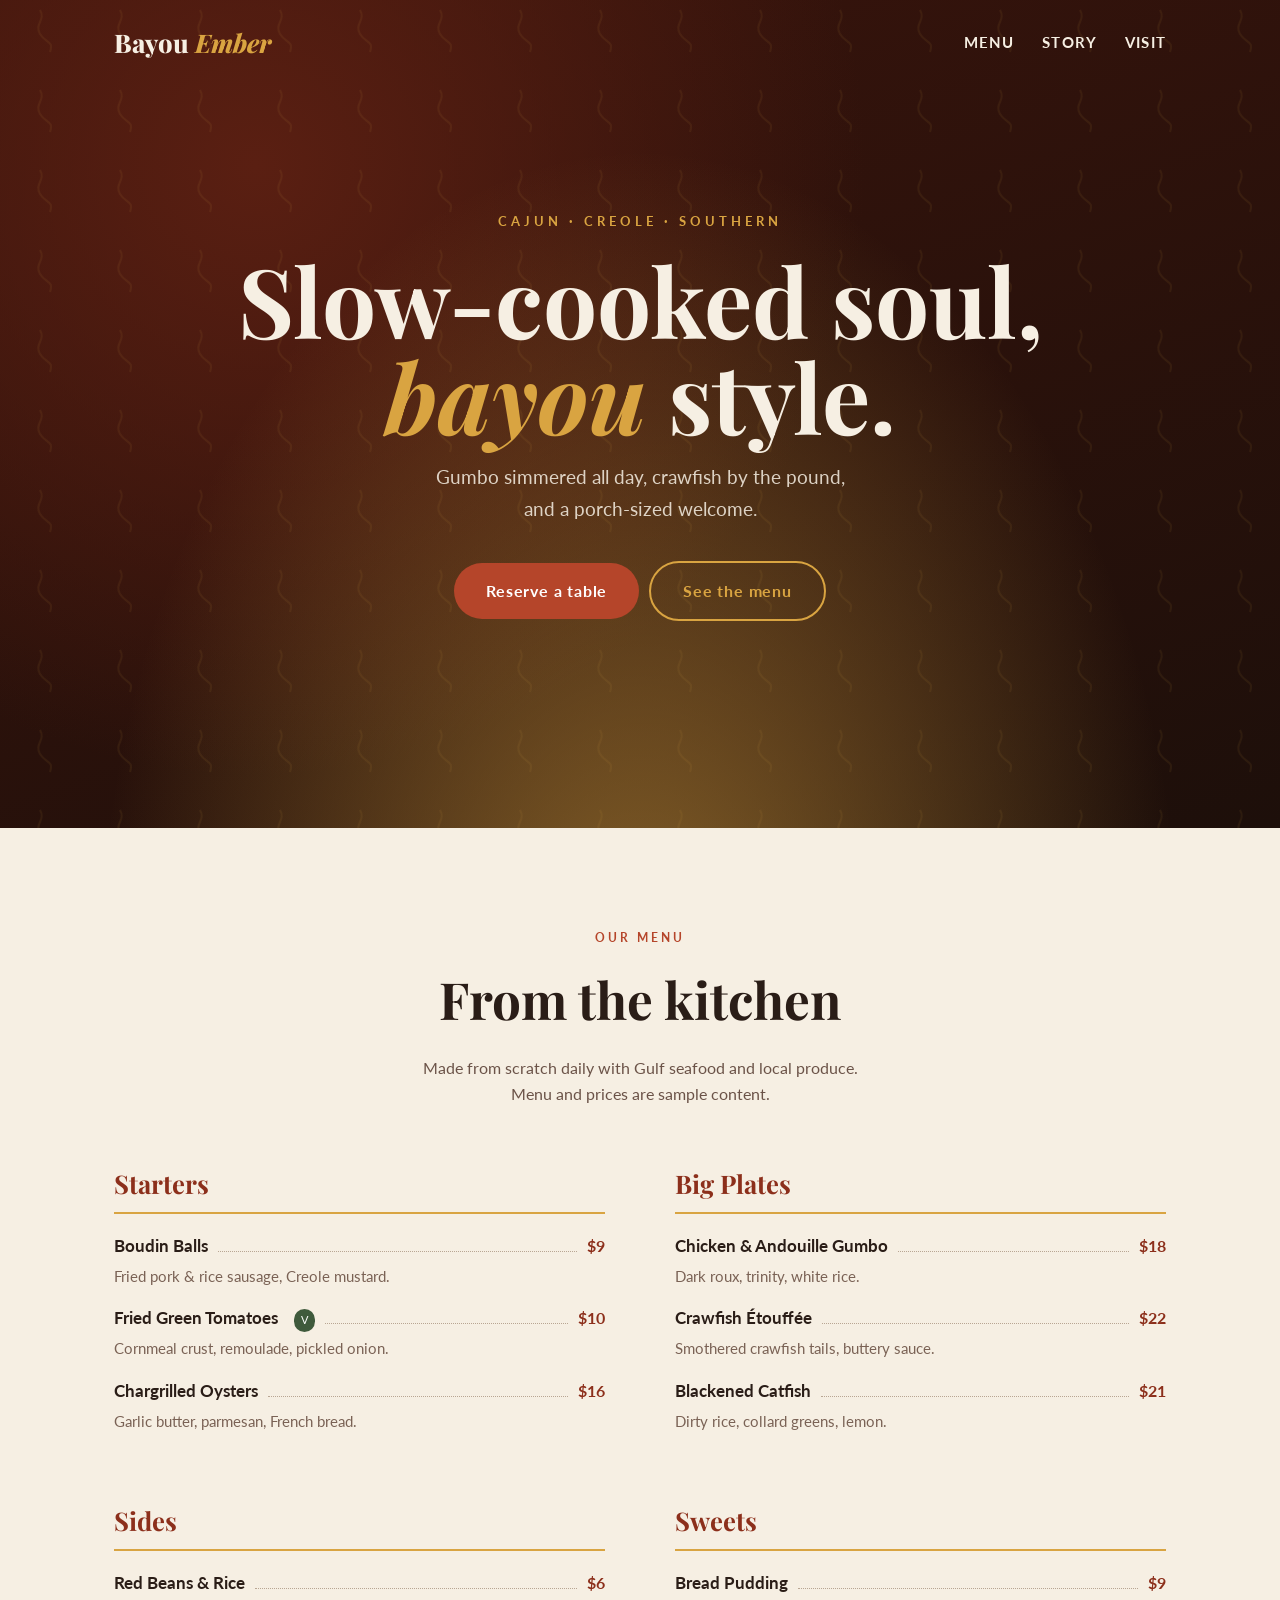
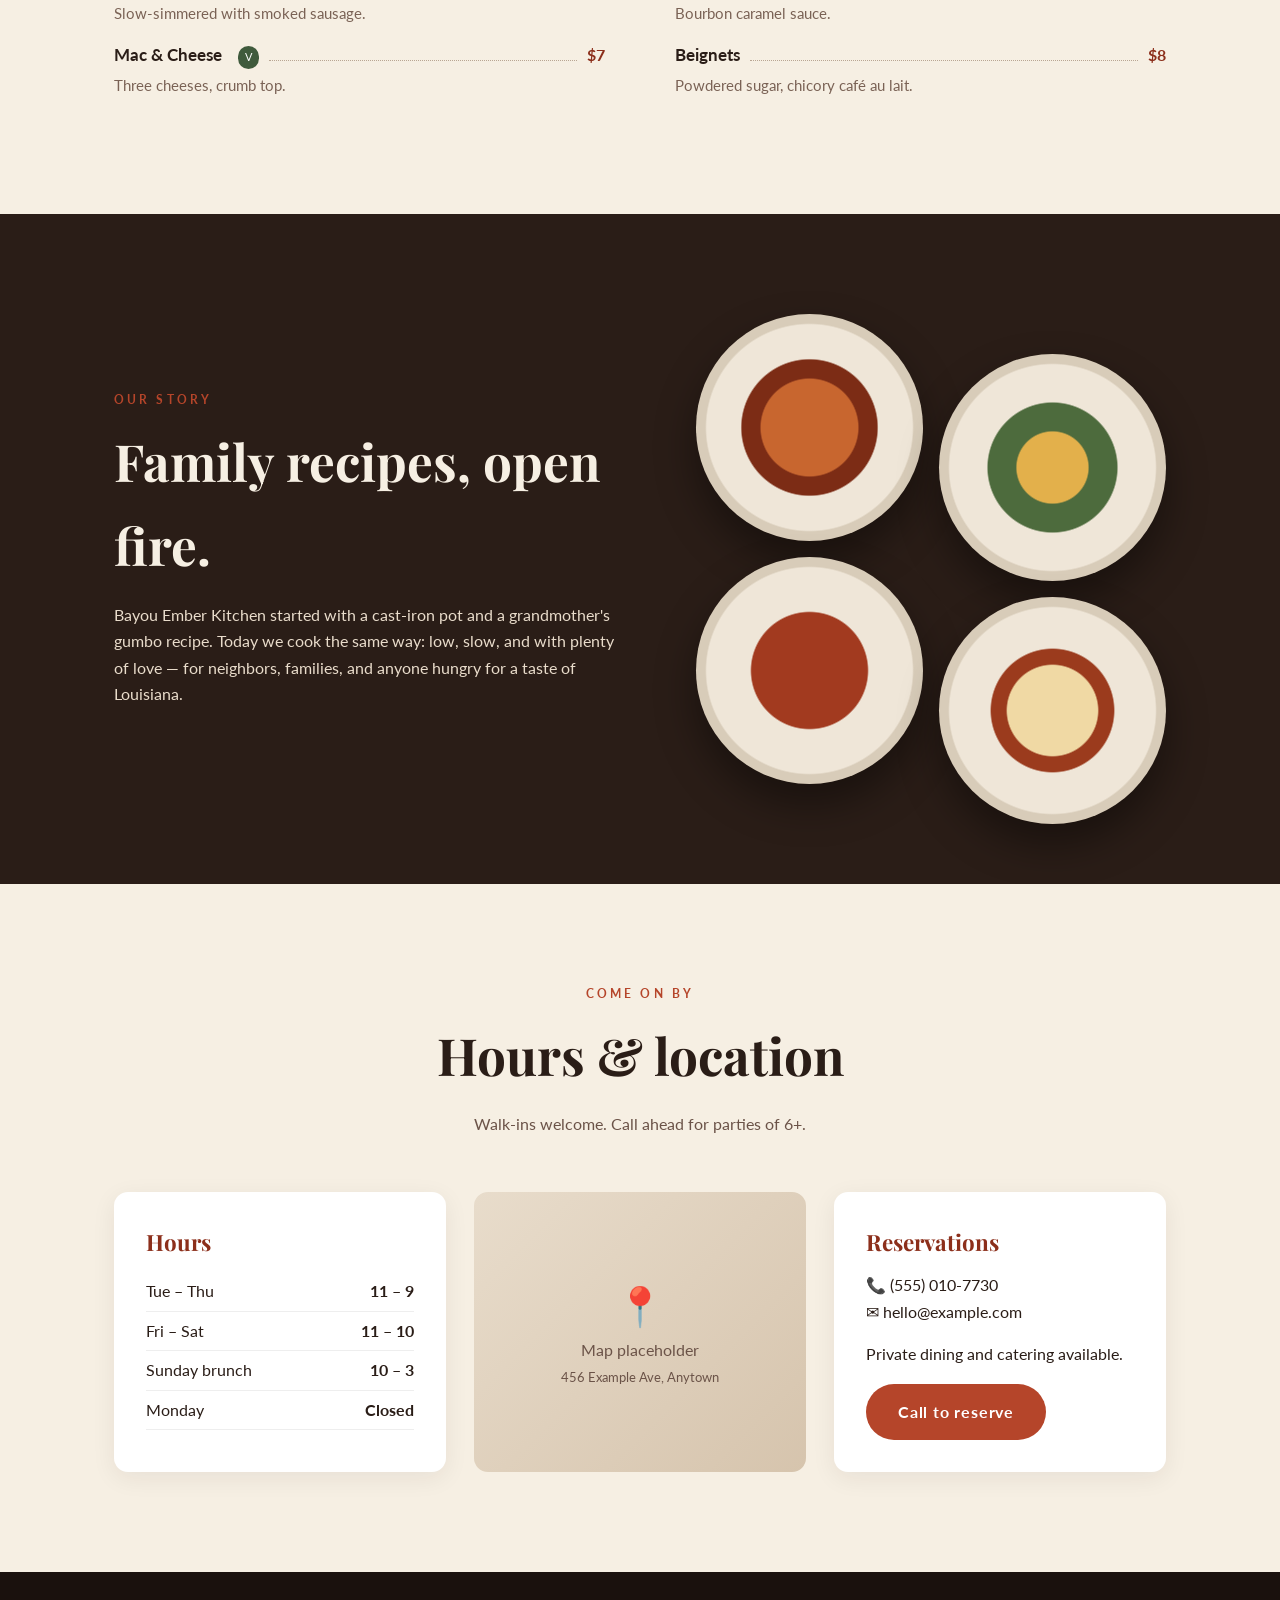
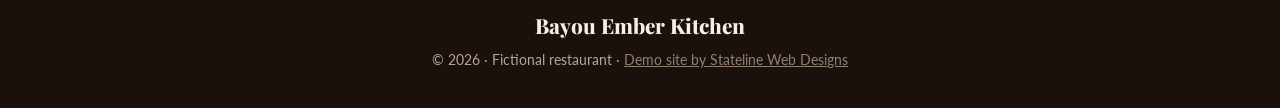
==== samples/restaurant/index.html @ 13796e99 "Add three demo sample sites and showcase them on homepage" ====
<!doctype html><html lang="en"><head><meta charset="utf-8"><meta name="viewport" content="width=device-width,initial-scale=1">
<title>Bayou Ember Kitchen — Cajun &amp; Southern (demo)</title>
<link rel="preconnect" href="https://fonts.googleapis.com"><link rel="preconnect" href="https://fonts.gstatic.com" crossorigin>
<link href="https://fonts.googleapis.com/css2?family=Playfair+Display:ital,wght@0,600;0,800;1,600&family=Lato:wght@400;700&display=swap" rel="stylesheet">
<style>
:root{--r:#8c2f1b;--r2:#b5452a;--c:#f6efe3;--k:#2a1d17;--gr:#3f5a3c;--gold:#d9a441}
*{box-sizing:border-box;margin:0}body{font-family:Lato,sans-serif;color:var(--k);background:var(--c);line-height:1.65}
h1,h2,h3,.logo{font-family:"Playfair Display",serif}.w{max-width:1100px;margin:auto;padding:0 24px}a{color:inherit}
header{position:absolute;top:0;left:0;right:0;z-index:5;color:var(--c)}header .w{display:flex;justify-content:space-between;align-items:center;height:84px}
.logo{font-size:1.6rem;font-weight:800}.logo i{color:var(--gold)}nav a{margin-left:28px;text-decoration:none;font-weight:700;font-size:.92rem;letter-spacing:.08em;text-transform:uppercase}
.hero{min-height:92vh;display:grid;place-items:center;text-align:center;color:var(--c);background:radial-gradient(ellipse at 50% 120%,rgba(217,164,65,.55),transparent 60%),radial-gradient(circle at 20% 20%,#5a1f12,transparent 50%),linear-gradient(160deg,#3a140c,#1d0f0a);position:relative;overflow:hidden}
.hero:after{content:"";position:absolute;inset:0;background:url("data:image/svg+xml,%3Csvg xmlns='http://www.w3.org/2000/svg' width='80' height='80'%3E%3Cpath d='M40 10c6 10-6 14 0 24s14 6 10 18' fill='none' stroke='%23d9a441' stroke-opacity='.08' stroke-width='2'/%3E%3C/svg%3E")}
.hero>div{position:relative;z-index:1}.hero small{letter-spacing:.3em;text-transform:uppercase;color:var(--gold);font-weight:700}
.hero h1{font-size:clamp(3rem,8vw,6rem);line-height:1;margin:18px 0}.hero h1 em{color:var(--gold)}.hero p{font-size:1.2rem;max-width:40ch;margin:0 auto 36px;opacity:.85}
.btn{display:inline-block;background:var(--r2);color:#fff;padding:15px 32px;border-radius:999px;text-decoration:none;font-weight:700;letter-spacing:.05em}.btn.g{background:none;border:2px solid var(--gold);color:var(--gold);margin-left:10px}
section{padding:100px 0}.k{color:var(--r2);font-weight:700;letter-spacing:.25em;text-transform:uppercase;font-size:.78rem;text-align:center}
h2{font-size:clamp(2.2rem,4.5vw,3.2rem);text-align:center;margin:8px 0 14px}.sub{text-align:center;max-width:52ch;margin:0 auto 54px;color:#6b5348}
.tabs{display:grid;grid-template-columns:repeat(2,1fr);gap:50px 70px}.cat h3{font-size:1.6rem;color:var(--r);border-bottom:2px solid var(--gold);padding-bottom:8px;margin-bottom:18px}
.it{display:flex;align-items:baseline;gap:10px;margin-bottom:16px}.it b{font-size:1.06rem}.it .dot{flex:1;border-bottom:1px dotted #b9a693}.it .p{font-weight:700;color:var(--r)}.it+p,.d{font-size:.92rem;color:#7a6255;margin:-12px 0 16px}
.tag{font-size:.7rem;background:var(--gr);color:#fff;padding:2px 7px;border-radius:99px;vertical-align:middle;margin-left:6px}
.ab{background:var(--k);color:#e9dccb}.ab .w{display:grid;grid-template-columns:1.1fr 1fr;gap:64px;align-items:center}.ab h2,.ab .k{text-align:left}.ab h2{color:var(--c)}
.plates{display:grid;grid-template-columns:1fr 1fr;gap:16px}.plates div{aspect-ratio:1;border-radius:50%;background:radial-gradient(circle,#c8662f 0 30%,#7c2c15 31% 42%,#efe6d8 43% 64%,#d8ccb9 65%);box-shadow:0 20px 40px rgba(0,0,0,.4)}
.plates div:nth-child(2){background:radial-gradient(circle,#e3b04b 0 22%,#4d6b3d 23% 40%,#efe6d8 41% 64%,#d8ccb9 65%);transform:translateY(40px)}
.plates div:nth-child(3){background:radial-gradient(circle,#a23a1f 0 36%,#efe6d8 37% 64%,#d8ccb9 65%)}.plates div:nth-child(4){background:radial-gradient(circle,#f0d9a4 0 28%,#9b3b1d 29% 38%,#efe6d8 39% 64%,#d8ccb9 65%);transform:translateY(40px)}
.vi{display:grid;grid-template-columns:1fr 1fr 1fr;gap:28px}.box{background:#fff;border-radius:14px;padding:32px;box-shadow:0 6px 24px rgba(42,29,23,.07)}.box h3{color:var(--r);margin-bottom:12px;font-size:1.4rem}
.hr{display:flex;justify-content:space-between;padding:6px 0;border-bottom:1px solid #eee}
.map{border-radius:14px;min-height:260px;background:linear-gradient(135deg,#e8dccb,#d6c4ad);display:grid;place-items:center;text-align:center;color:#6b5348}.map b{font-size:2.4rem;display:block}
footer{background:#1a110d;color:#b8a493;padding:36px 0;text-align:center;font-size:.9rem}footer .logo{color:var(--c);font-size:1.3rem;margin-bottom:6px}footer a{opacity:.75}
@media(max-width:860px){nav{display:none}.tabs,.ab .w,.vi{grid-template-columns:1fr}.btn.g{margin:12px 0 0}}
</style></head><body>
<header><div class="w"><div class="logo">Bayou <i>Ember</i></div><nav><a href="#menu">Menu</a><a href="#about">Story</a><a href="#visit">Visit</a></nav></div></header>
<main><section class="hero"><div class="w"><small>Cajun · Creole · Southern</small><h1>Slow-cooked soul, <em>bayou</em> style.</h1><p>Gumbo simmered all day, crawfish by the pound, and a porch-sized welcome.</p><a href="#visit" class="btn">Reserve a table</a><a href="#menu" class="btn g">See the menu</a></div></section>
<section id="menu"><div class="w"><p class="k">Our menu</p><h2>From the kitchen</h2><p class="sub">Made from scratch daily with Gulf seafood and local produce. Menu and prices are sample content.</p>
<div class="tabs">
<div class="cat"><h3>Starters</h3>
<div class="it"><b>Boudin Balls</b><span class="dot"></span><span class="p">$9</span></div><p class="d">Fried pork &amp; rice sausage, Creole mustard.</p>
<div class="it"><b>Fried Green Tomatoes</b><span class="tag">V</span><span class="dot"></span><span class="p">$10</span></div><p class="d">Cornmeal crust, remoulade, pickled onion.</p>
<div class="it"><b>Chargrilled Oysters</b><span class="dot"></span><span class="p">$16</span></div><p class="d">Garlic butter, parmesan, French bread.</p></div>
<div class="cat"><h3>Big Plates</h3>
<div class="it"><b>Chicken &amp; Andouille Gumbo</b><span class="dot"></span><span class="p">$18</span></div><p class="d">Dark roux, trinity, white rice.</p>
<div class="it"><b>Crawfish Étouffée</b><span class="dot"></span><span class="p">$22</span></div><p class="d">Smothered crawfish tails, buttery sauce.</p>
<div class="it"><b>Blackened Catfish</b><span class="dot"></span><span class="p">$21</span></div><p class="d">Dirty rice, collard greens, lemon.</p></div>
<div class="cat"><h3>Sides</h3>
<div class="it"><b>Red Beans &amp; Rice</b><span class="dot"></span><span class="p">$6</span></div><p class="d">Slow-simmered with smoked sausage.</p>
<div class="it"><b>Mac &amp; Cheese</b><span class="tag">V</span><span class="dot"></span><span class="p">$7</span></div><p class="d">Three cheeses, crumb top.</p></div>
<div class="cat"><h3>Sweets</h3>
<div class="it"><b>Bread Pudding</b><span class="dot"></span><span class="p">$9</span></div><p class="d">Bourbon caramel sauce.</p>
<div class="it"><b>Beignets</b><span class="dot"></span><span class="p">$8</span></div><p class="d">Powdered sugar, chicory café au lait.</p></div></div></div></section>
<section class="ab" id="about"><div class="w"><div><p class="k">Our story</p><h2>Family recipes, open fire.</h2><p>Bayou Ember Kitchen started with a cast-iron pot and a grandmother's gumbo recipe. Today we cook the same way: low, slow, and with plenty of love — for neighbors, families, and anyone hungry for a taste of Louisiana.</p></div>
<div class="plates" aria-hidden="true"><div></div><div></div><div></div><div></div></div></div></section>
<section id="visit"><div class="w"><p class="k">Come on by</p><h2>Hours &amp; location</h2><p class="sub">Walk-ins welcome. Call ahead for parties of 6+.</p><div class="vi">
<div class="box"><h3>Hours</h3><div class="hr"><span>Tue – Thu</span><b>11 – 9</b></div><div class="hr"><span>Fri – Sat</span><b>11 – 10</b></div><div class="hr"><span>Sunday brunch</span><b>10 – 3</b></div><div class="hr"><span>Monday</span><b>Closed</b></div></div>
<div class="map" role="img" aria-label="Map placeholder"><div><b>📍</b>Map placeholder<br><small>456 Example Ave, Anytown</small></div></div>
<div class="box"><h3>Reservations</h3><p>📞 (555) 010-7730<br>✉ hello@example.com</p><p style="margin:16px 0">Private dining and catering available.</p><a class="btn" href="tel:5550107730">Call to reserve</a></div></div></div></section></main>
<footer><div class="logo">Bayou Ember Kitchen</div><p>© 2026 · Fictional restaurant · <a href="../../">Demo site by Stateline Web Designs</a></p></footer></body></html>
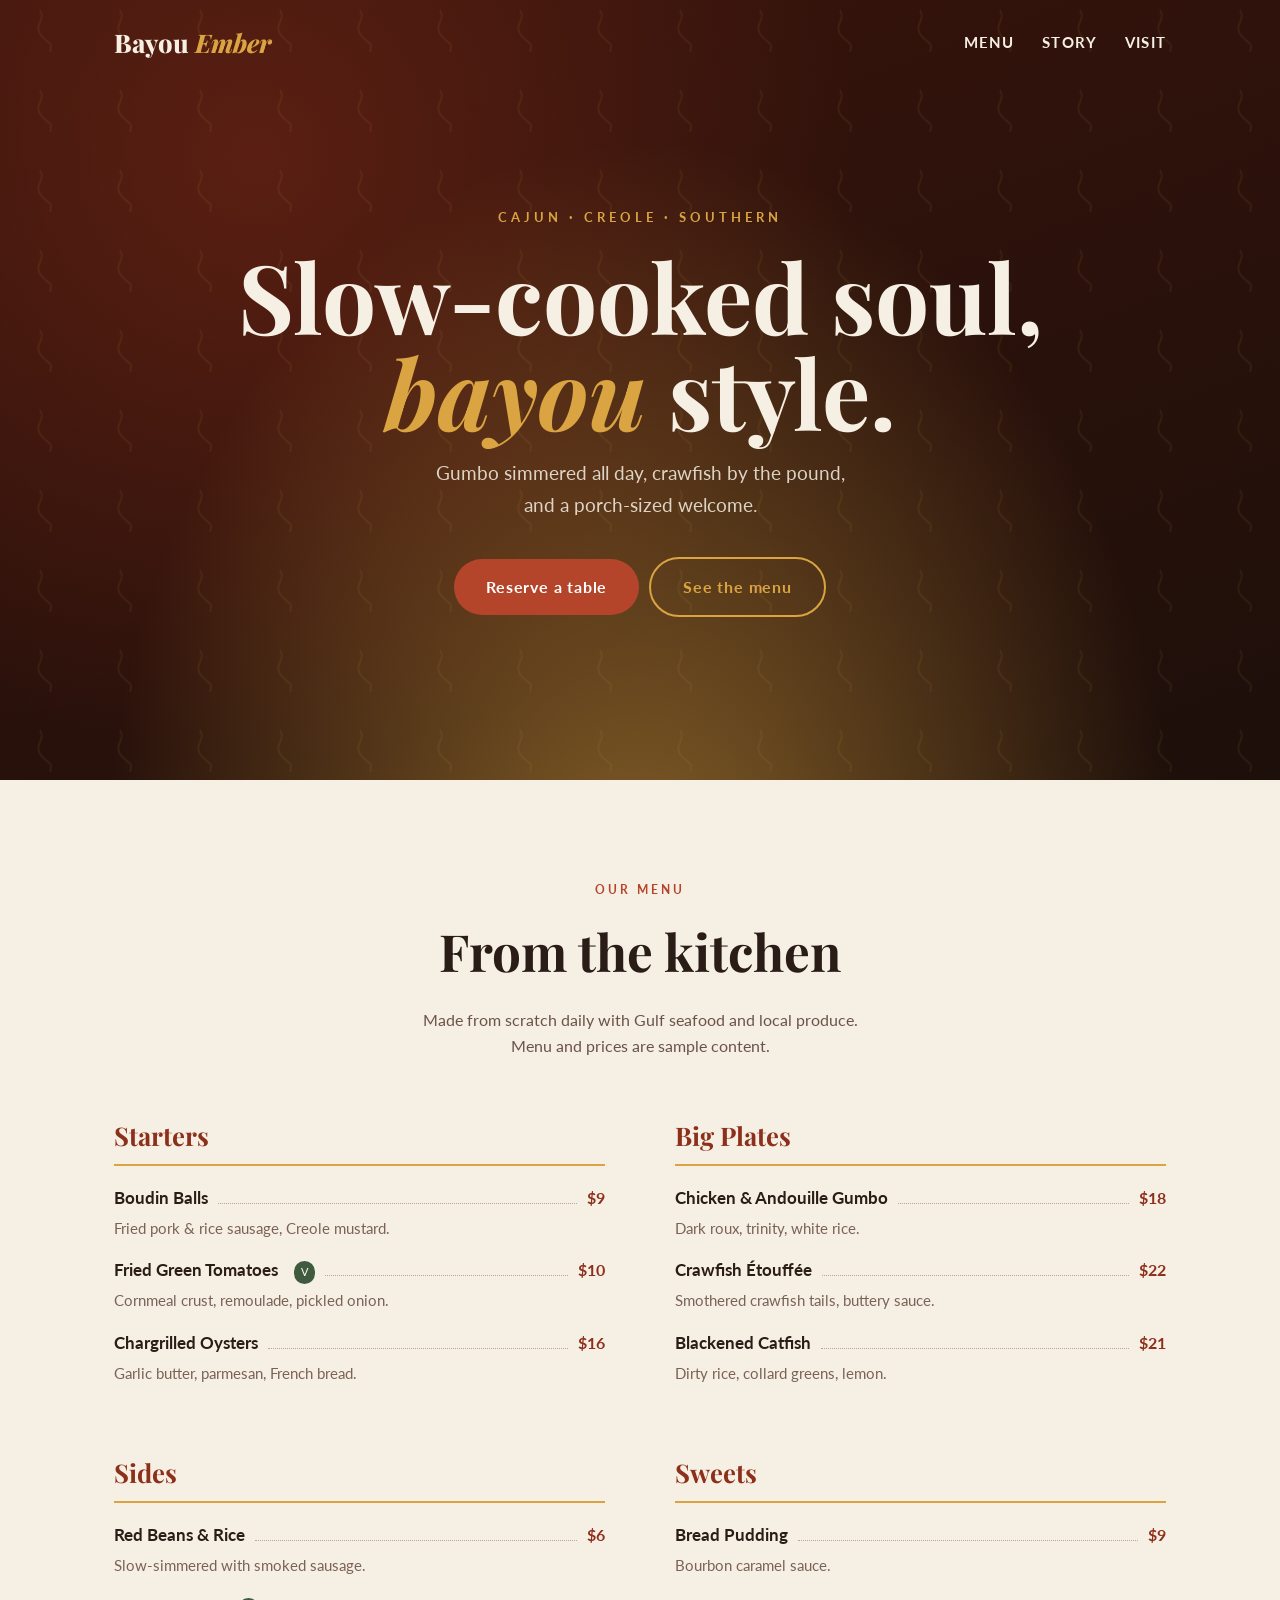
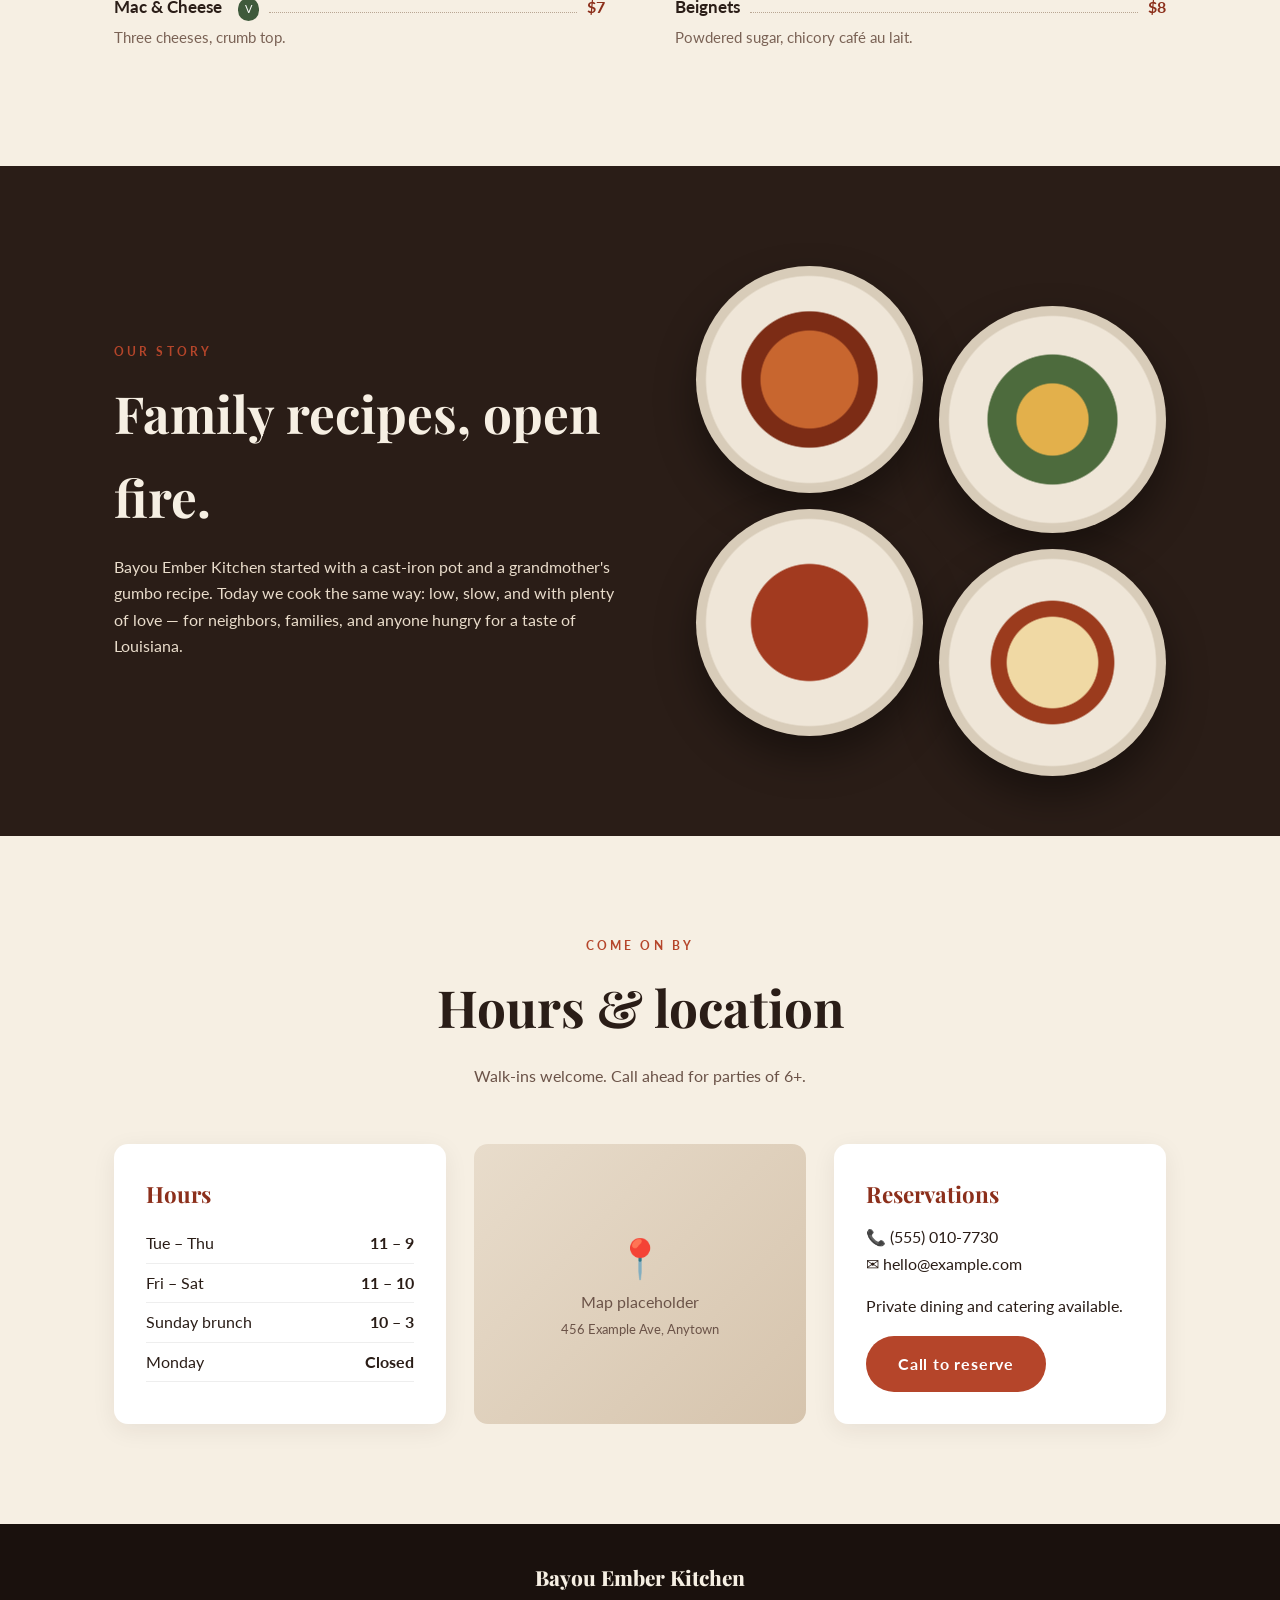
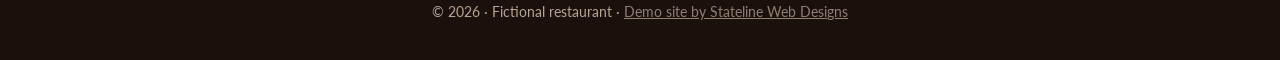
==== commit 2fe59357: "Cap restaurant hero height" ====
--- a/samples/restaurant/index.html
+++ b/samples/restaurant/index.html
@@ -8,7 +8,7 @@
 h1,h2,h3,.logo{font-family:"Playfair Display",serif}.w{max-width:1100px;margin:auto;padding:0 24px}a{color:inherit}
 header{position:absolute;top:0;left:0;right:0;z-index:5;color:var(--c)}header .w{display:flex;justify-content:space-between;align-items:center;height:84px}
 .logo{font-size:1.6rem;font-weight:800}.logo i{color:var(--gold)}nav a{margin-left:28px;text-decoration:none;font-weight:700;font-size:.92rem;letter-spacing:.08em;text-transform:uppercase}
-.hero{min-height:92vh;display:grid;place-items:center;text-align:center;color:var(--c);background:radial-gradient(ellipse at 50% 120%,rgba(217,164,65,.55),transparent 60%),radial-gradient(circle at 20% 20%,#5a1f12,transparent 50%),linear-gradient(160deg,#3a140c,#1d0f0a);position:relative;overflow:hidden}
+.hero{min-height:min(92vh,780px);padding:140px 0 100px;display:grid;place-items:center;text-align:center;color:var(--c);background:radial-gradient(ellipse at 50% 120%,rgba(217,164,65,.55),transparent 60%),radial-gradient(circle at 20% 20%,#5a1f12,transparent 50%),linear-gradient(160deg,#3a140c,#1d0f0a);position:relative;overflow:hidden}
 .hero:after{content:"";position:absolute;inset:0;background:url("data:image/svg+xml,%3Csvg xmlns='http://www.w3.org/2000/svg' width='80' height='80'%3E%3Cpath d='M40 10c6 10-6 14 0 24s14 6 10 18' fill='none' stroke='%23d9a441' stroke-opacity='.08' stroke-width='2'/%3E%3C/svg%3E")}
 .hero>div{position:relative;z-index:1}.hero small{letter-spacing:.3em;text-transform:uppercase;color:var(--gold);font-weight:700}
 .hero h1{font-size:clamp(3rem,8vw,6rem);line-height:1;margin:18px 0}.hero h1 em{color:var(--gold)}.hero p{font-size:1.2rem;max-width:40ch;margin:0 auto 36px;opacity:.85}
